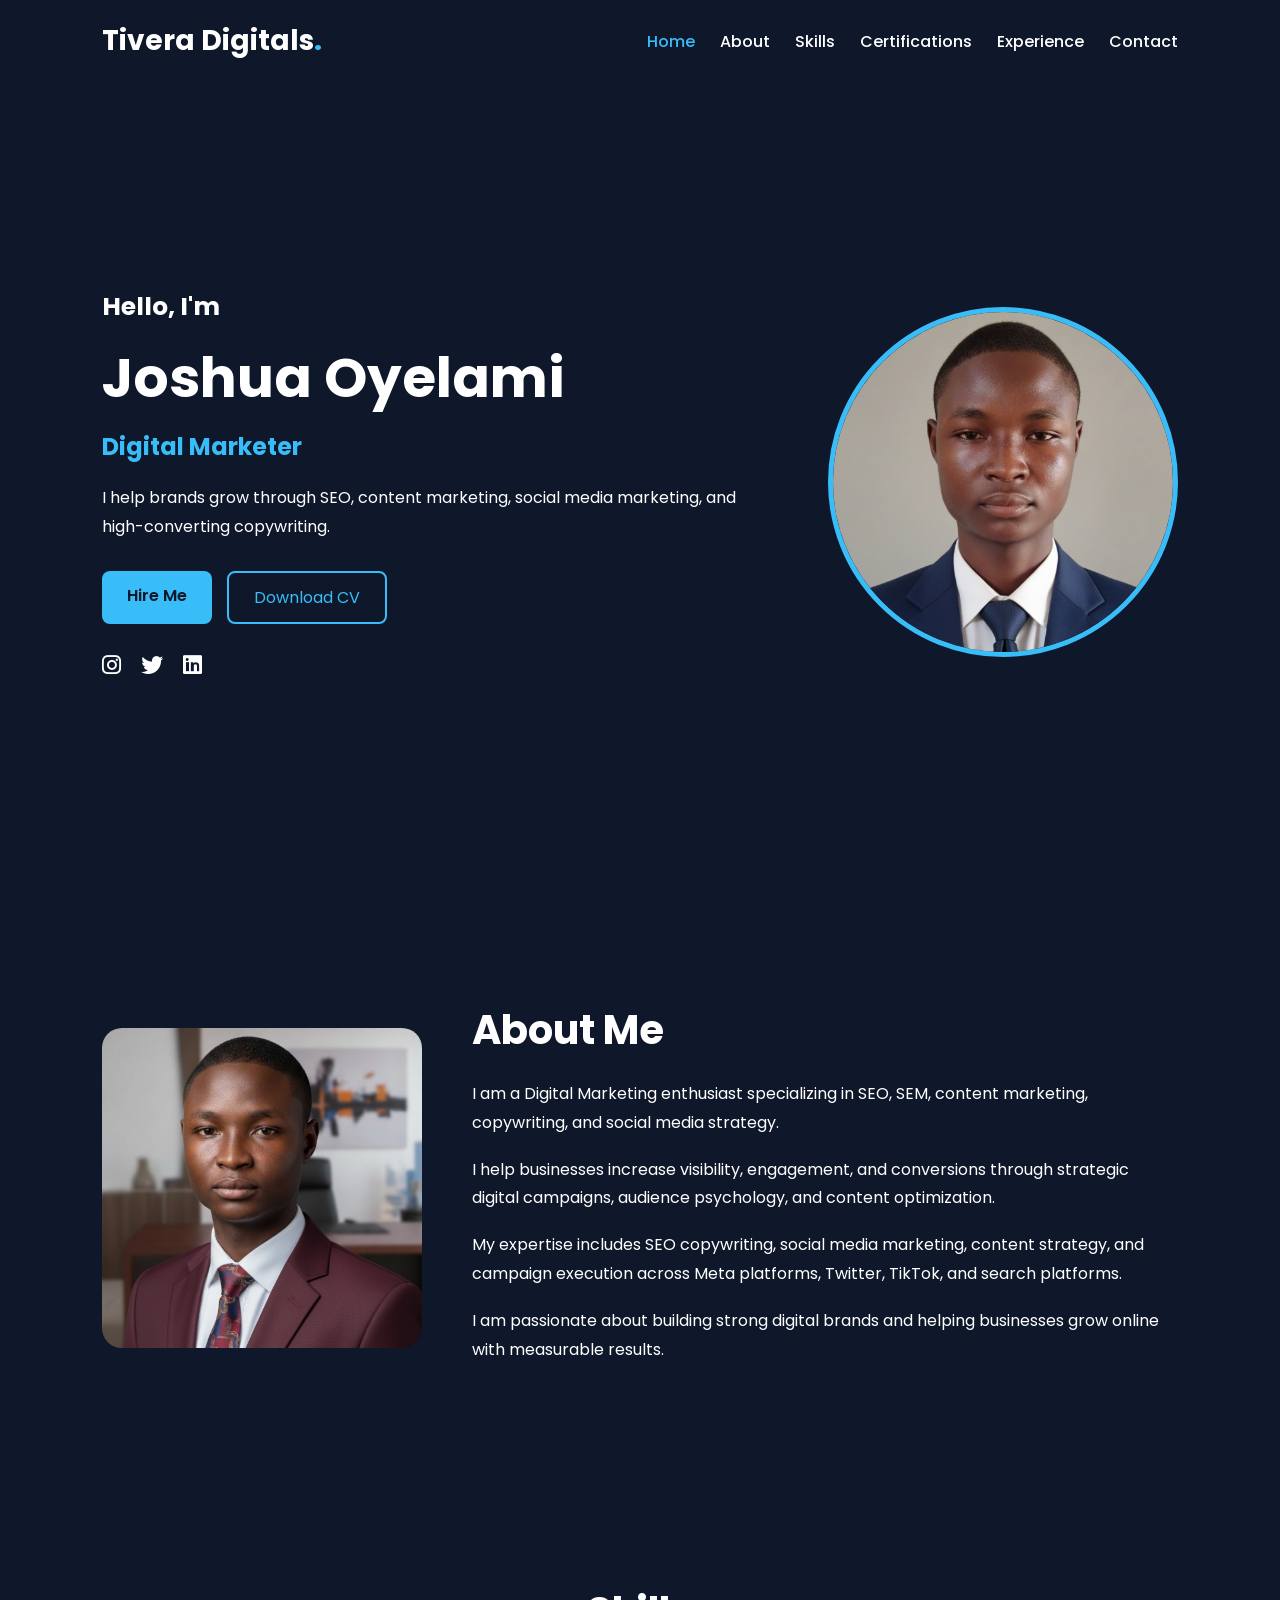
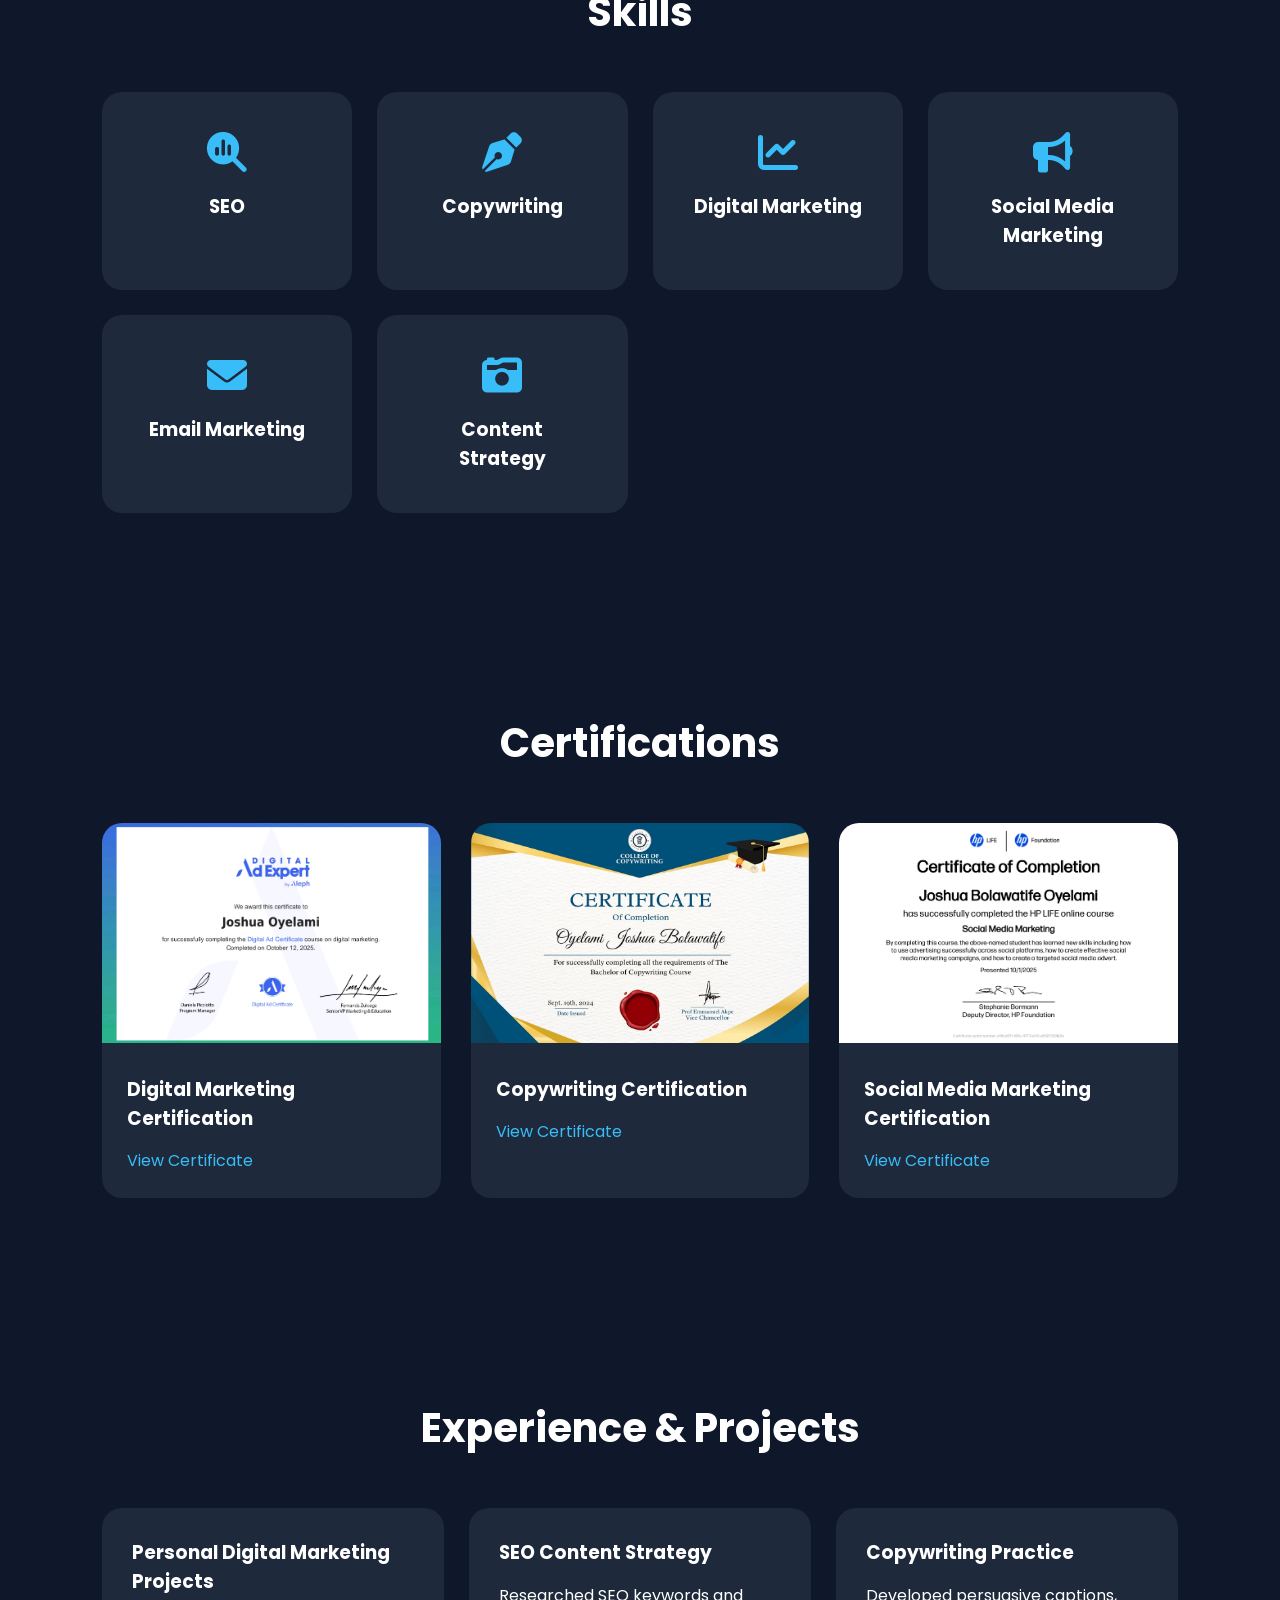
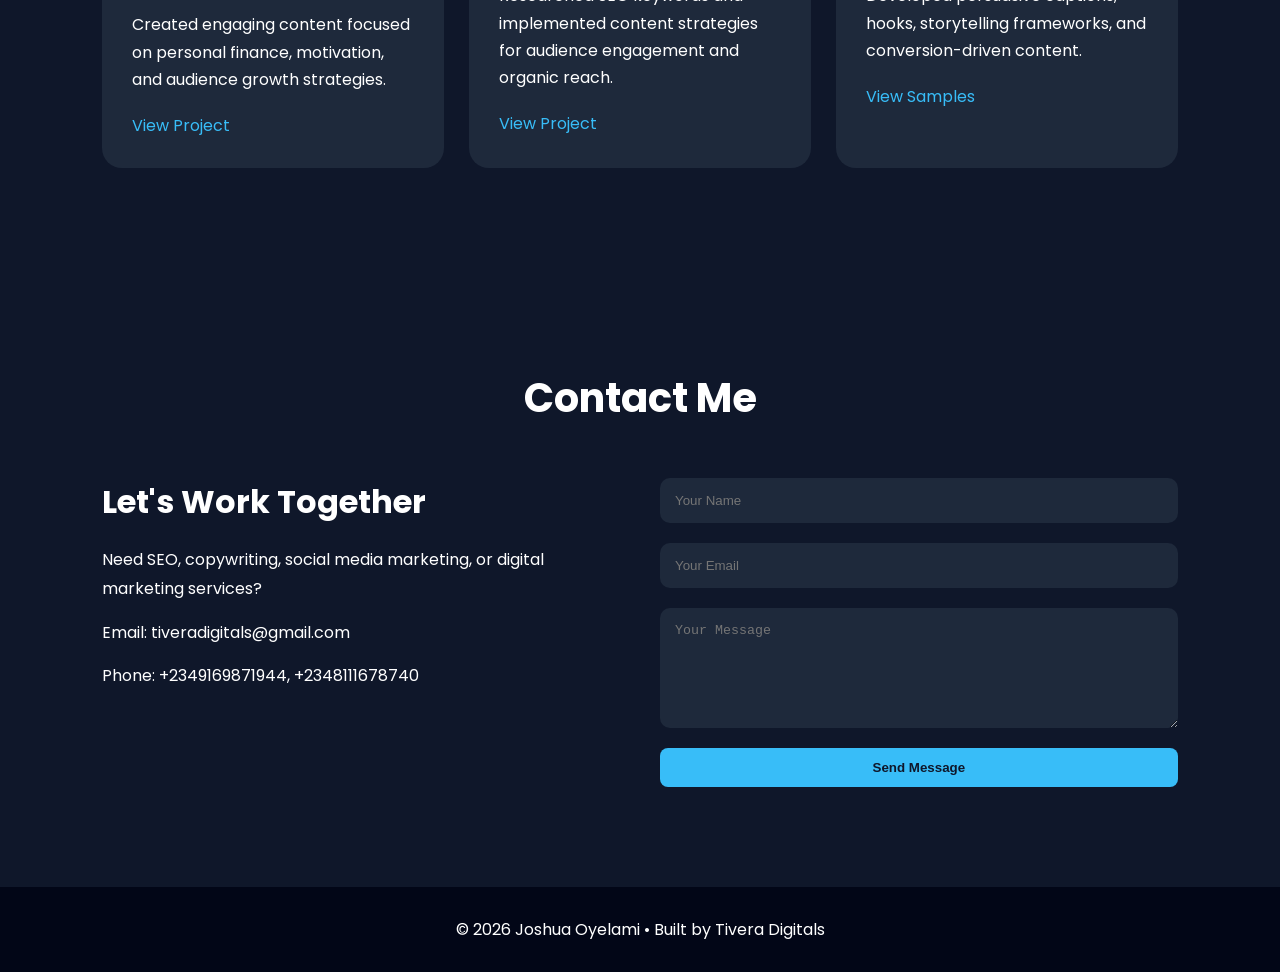
==== index.html @ 2cfc01d1 "Fix HTML formatting and structure" ====
<!DOCTYPE html>
<html lang="en">
<head>
  <meta charset="UTF-8" />
  <meta name="viewport" content="width=device-width, initial-scale=1.0" />
  <title>Joshua Oyelami | Digital Marketer</title>

  <link rel="stylesheet" href="style.css" />

  <link
    rel="stylesheet"
    href="https://cdnjs.cloudflare.com/ajax/libs/font-awesome/6.5.2/css/all.min.css"
  />
</head>
<body>

  <!-- HEADER -->
  <header class="header">
    <div class="logo">Tivera Digitals<span>.</span></div>

    <nav class="navbar">
      <a href="#home">Home</a>
      <a href="#about">About</a>
      <a href="#skills">Skills</a>
      <a href="#certifications">Certifications</a>
      <a href="#experience">Experience</a>
      <a href="#contact">Contact</a>
    </nav>

    <div class="menu-btn">
      <i class="fa-solid fa-bars"></i>
    </div>
  </header>

  <!-- HERO SECTION -->
  <section class="hero" id="home">
    <div class="hero-text">
      <h3>Hello, I'm</h3>
      <h1>Joshua Oyelami</h1>
      <h2>Digital Marketer • SEO Specialist • Copywriter</h2>

      <p>
        I help brands grow through SEO, content marketing,
        social media marketing, and high-converting copywriting.
      </p>

      <div class="hero-buttons">
        <a href="#contact" class="btn">Hire Me</a>
        <a href="https://docs.google.com/document/d/18nVjKXaga2vVt2Re_UsiT6h-OqvlAWo0/edit?usp=sharing&ouid=105190581675307215889&rtpof=true&sd=true" target="_blank" class="btn-outline">
          Download CV
        </a>
      </div>

      <div class="socials">
        <a href="https://www.instagram.com/joshua_oyelami5?igsh=bzBocG05c3Vmamt4"><i class="fa-brands fa-instagram"></i></a>
        <a href="https://x.com/joshua_oyelami5"><i class="fa-brands fa-twitter"></i></a>
        <a href="https://www.linkedin.com/in/joshua-b-oyelami-896830368" target="_blank">
          <i class="fa-brands fa-linkedin"></i>
        </a>
      </div>
    </div>

    <div class="hero-image">
      <img src="First-image.webp" alt="Joshua Profile Photo" />
    </div>
  </section>

  <!-- ABOUT -->
  <section class="about" id="about">
    <div class="about-image">
      <img src="second_img.webp" alt="Joshua Photo" />
    </div>

    <div class="about-text">
      <h2>About Me</h2>

      <p>
        I am a Digital Marketing enthusiast specializing in SEO,
        SEM, content marketing, copywriting, and social media strategy.
      </p>

      <p>
        I help businesses increase visibility, engagement,
        and conversions through strategic digital campaigns,
        audience psychology, and content optimization.
      </p>

      <p>
        My expertise includes SEO copywriting, social media marketing,
        content strategy, and campaign execution across Meta platforms,
        Twitter, TikTok, and search platforms.
      </p>

      <p>
        I am passionate about building strong digital brands and helping
        businesses grow online with measurable results.
      </p>
    </div>
  </section>

  <!-- SKILLS -->
  <section class="skills" id="skills">
    <h2 class="section-title">Skills</h2>

    <div class="skills-grid">

      <div class="skill-card">
        <i class="fa-solid fa-magnifying-glass-chart"></i>
        <h3>SEO</h3>
      </div>

      <div class="skill-card">
        <i class="fa-solid fa-pen-nib"></i>
        <h3>Copywriting</h3>
      </div>

      <div class="skill-card">
        <i class="fa-solid fa-chart-line"></i>
        <h3>Digital Marketing</h3>
      </div>

      <div class="skill-card">
        <i class="fa-solid fa-bullhorn"></i>
        <h3>Social Media Marketing</h3>
      </div>

      <div class="skill-card">
        <i class="fa-solid fa-envelope"></i>
        <h3>Email Marketing</h3>
      </div>

      <div class="skill-card">
        <i class="fa-solid fa-camera-retro"></i>
        <h3>Content Strategy</h3>
      </div>

    </div>
  </section>

  <!-- CERTIFICATIONS -->
  <section class="certifications" id="certifications">
    <h2 class="section-title">Certifications</h2>

    <div class="cert-grid">

      <div class="cert-card">
        <img src="share_pdf_exportpage1 (2).png" alt="Digital Marketing Certification" />

        <div class="cert-content">
          <h3>Digital Marketing Certification</h3>
          <a href="https://drive.google.com/file/d/1ZweVvqxaI-dYGCP2APG5ZvUCXJ_VBxp9/view?usp=drive_link" target="_blank">
            View Certificate
          </a>
        </div>
      </div>

      <div class="cert-card">
        <img src="Copywriting Certificate.jpg" alt="Copywriting Certification" />

        <div class="cert-content">
          <h3>Copywriting Certification</h3>
          <a href="https://drive.google.com/file/d/1ABHgNj9bci3kwV-NUW2eDHRVBDUiKS4x/view?usp=drive_link" target="_blank">
            View Certificate
          </a>
        </div>
      </div>

      <div class="cert-card">
        <img src="Social Media Marketing Certificate .png" alt="Social Media Marketing Certification" />

        <div class="cert-content">
          <h3>Social Media Marketing Certification</h3>
          <a href="https://drive.google.com/file/d/1mm4U2JcB8NUUihc86fmetTKu3-pl-il2/view?usp=drive_link" target="_blank">
            View Certificate
          </a>
        </div>
      </div>

    </div>
  </section>

  <!-- EXPERIENCE -->
  <section class="experience" id="experience">
    <h2 class="section-title">Experience & Projects</h2>

    <div class="experience-grid">

      <div class="experience-card">
        <h3>Personal Digital Marketing Projects</h3>

        <p>
          Created engaging content focused on personal finance,
          motivation, and audience growth strategies.
        </p>

        <a href="https://drive.google.com/drive/folders/10Fj2cT4yRVf2v_xT9gz4_WJqU1y6ZjcB?usp=drive_link" target="_blank">
          View Project
        </a>
      </div>

      <div class="experience-card">
        <h3>SEO Content Strategy</h3>

        <p>
          Researched SEO keywords and implemented content strategies
          for audience engagement and organic reach.
        </p>

        <a href="https://drive.google.com/drive/folders/1PXD1eH0rBRkAyyx6u9LqQx051hI0vkFC?usp=drive_link" target="_blank">
          View Project
        </a>
      </div>

      <div class="experience-card">
        <h3>Copywriting Practice</h3>

        <p>
          Developed persuasive captions, hooks,
          storytelling frameworks, and conversion-driven content.
        </p>

        <a href="https://drive.google.com/drive/folders/1N2SqApIkObBHm2HwY_HUn8KZDU6jFk-6?usp=drive_link" target="_blank">
          View Samples
        </a>
      </div>

    </div>
  </section>

  <!-- CONTACT -->
  <section class="contact" id="contact">
    <h2 class="section-title">Contact Me</h2>

    <div class="contact-container">

      <div class="contact-info">
        <h3>Let's Work Together</h3>

        <p>
          Need SEO, copywriting, social media marketing,
          or digital marketing services?
        </p>

        <p>
          Email: tiveradigitals@gmail.com
        </p>

        <p>
          Phone: +2349169871944, +2348111678740
        </p>
      </div>

      <form
  class="contact-form"
  action="https://formsubmit.co/tiveradigitals@gmail.com"
  method="POST"
>

  <!-- DISABLE CAPTCHA -->
  <input type="hidden" name="_captcha" value="false">

  <!-- SUCCESS PAGE -->
  <input
  type="hidden"
  name="_next"
  value="thankyou.html"
/>

  <input
    type="text"
    name="name"
    placeholder="Your Name"
    required
  />

  <input
    type="email"
    name="email"
    placeholder="Your Email"
    required
  />

  <textarea
    name="message"
    rows="6"
    placeholder="Your Message"
    required
  ></textarea>

  <button type="submit" class="btn">
    Send Message
  </button>

      </form>

    </div>
  </section>

  <!-- FOOTER -->
  <footer>
    <p>
      © 2026 Joshua Oyelami • Built by Tivera Digitals
    </p>
  </footer>

  <script src="script.js"></script>
</body>
</html>
---- style.css ----
@import url('https://fonts.googleapis.com/css2?family=Poppins:wght@300;400;500;600;700&display=swap');

*{
    margin:0;
    padding:0;
    box-sizing:border-box;
    scroll-behavior:smooth;
}

body{
    font-family:'Poppins', sans-serif;
    background:#0f172a;
    color:white;
}

/* HEADER */

.header{
    position:fixed;
    top:0;
    width:100%;
    padding:20px 8%;
    display:flex;
    justify-content:space-between;
    align-items:center;
    background:#0f172a;
    z-index:1000;
}

.logo{
    font-size:28px;
    font-weight:700;
}

.logo span{
    color:#38bdf8;
}

.navbar{
    display:flex;
    gap:25px;
}

.navbar a{
    text-decoration:none;
    color:white;
    font-weight:500;
    transition:0.3s;
}

.navbar a:hover{
    color:#38bdf8;
}

.menu-btn{
    display:none;
    font-size:24px;
}

/* HERO */

.hero{
    min-height:100vh;
    display:flex;
    justify-content:center;
    align-items:center;
    padding:120px 8% 50px;
    gap:50px;
}

.hero-text{
    flex:1;
}

.hero-text h3{
    font-size:25px;
}

.hero-text h1{
    font-size:55px;
    margin:10px 0;
}

.hero-text h2{
    color:#38bdf8;
    margin-bottom:20px;
}

.hero-text p{
    line-height:1.8;
    margin-bottom:30px;
}

.hero-buttons{
    display:flex;
    gap:15px;
    margin-bottom:25px;
}

.btn{
    background:#38bdf8;
    color:#0f172a;
    padding:12px 25px;
    border-radius:8px;
    text-decoration:none;
    font-weight:600;
    border:none;
    cursor:pointer;
}

.btn-outline{
    border:2px solid #38bdf8;
    padding:12px 25px;
    border-radius:8px;
    color:#38bdf8;
    text-decoration:none;
}

.socials{
    display:flex;
    gap:20px;
}

.socials a{
    color:white;
    font-size:22px;
    transition:0.3s;
}

.socials a:hover{
    color:#38bdf8;
}

.hero-image img{
    width:350px;
    height:350px;
    object-fit:cover;
    border-radius:50%;
    border:5px solid #38bdf8;
}

/* ABOUT */

.about{
    display:flex;
    align-items:center;
    gap:50px;
    padding:100px 8%;
}

.about-image img{
    width:320px;
    border-radius:20px;
}

.about-text{
    flex:1;
}

.about-text h2{
    font-size:40px;
    margin-bottom:20px;
}

.about-text p{
    margin-bottom:18px;
    line-height:1.8;
}

/* SECTION */

.section-title{
    text-align:center;
    font-size:40px;
    margin-bottom:50px;
}

/* SKILLS */

.skills{
    padding:100px 8%;
}

.skills-grid{
    display:grid;
    grid-template-columns:repeat(auto-fit,minmax(220px,1fr));
    gap:25px;
}

.skill-card{
    background:#1e293b;
    padding:40px;
    border-radius:20px;
    text-align:center;
    transition:0.3s;
}

.skill-card:hover{
    transform:translateY(-10px);
}

.skill-card i{
    font-size:40px;
    color:#38bdf8;
    margin-bottom:20px;
}

/* CERTIFICATIONS */

.certifications{
    padding:100px 8%;
}

.cert-grid{
    display:grid;
    grid-template-columns:repeat(auto-fit,minmax(300px,1fr));
    gap:30px;
}

.cert-card{
    background:#1e293b;
    border-radius:20px;
    overflow:hidden;
}

.cert-card img{
    width:100%;
    height:220px;
    object-fit:cover;
}

.cert-content{
    padding:25px;
}

.cert-content h3{
    margin-bottom:15px;
}

.cert-content a{
    color:#38bdf8;
    text-decoration:none;
}

/* EXPERIENCE */

.experience{
    padding:100px 8%;
}

.experience-grid{
    display:grid;
    grid-template-columns:repeat(auto-fit,minmax(300px,1fr));
    gap:25px;
}

.experience-card{
    background:#1e293b;
    padding:30px;
    border-radius:20px;
}

.experience-card h3{
    margin-bottom:15px;
}

.experience-card p{
    line-height:1.7;
    margin-bottom:20px;
}

.experience-card a{
    color:#38bdf8;
    text-decoration:none;
}

/* CONTACT */

.contact{
    padding:100px 8%;
}

.contact-container{
    display:grid;
    grid-template-columns:1fr 1fr;
    gap:40px;
}

.contact-info h3{
    font-size:32px;
    margin-bottom:20px;
}

.contact-info p{
    margin-bottom:15px;
    line-height:1.8;
}

.contact-form{
    display:flex;
    flex-direction:column;
    gap:20px;
}

.contact-form input,
.contact-form textarea{
    padding:15px;
    border:none;
    border-radius:10px;
    background:#1e293b;
    color:white;
}

footer{
    text-align:center;
    padding:30px;
    background:#020617;
}

/* MOBILE */

@media(max-width:900px){

    .hero{
        flex-direction:column;
        text-align:center;
    }

    .about{
        flex-direction:column;
    }

    .contact-container{
        grid-template-columns:1fr;
    }

    .navbar{
        position:absolute;
        top:80px;
        right:-100%;
        flex-direction:column;
        background:#1e293b;
        width:250px;
        padding:30px;
        transition:0.3s;
    }

    .navbar.active{
        right:20px;
    }

    .menu-btn{
        display:block;
        cursor:pointer;
    }
}

    /* STICKY HEADER */

.header.sticky{
    background:rgba(15, 23, 42, 0.95);
    backdrop-filter:blur(10px);
    box-shadow:0 5px 20px rgba(0,0,0,0.3);
}

/* ACTIVE NAV LINK */

.navbar a.active{
    color:#38bdf8;
}

/* REVEAL ANIMATION */

.hero-text,
.hero-image,
.about,
.skill-card,
.cert-card,
.experience-card,
.contact-container{
    opacity:0;
    transform:translateY(40px);
    transition:1s ease;
}

.show{
    opacity:1 !important;
    transform:translateY(0) !important;
}

/* SCROLL TOP BUTTON */

.scroll-top{
    position:fixed;
    bottom:30px;
    right:30px;
    width:50px;
    height:50px;
    border:none;
    border-radius:50%;
    background:#38bdf8;
    color:#0f172a;
    font-size:22px;
    font-weight:bold;
    cursor:pointer;
    opacity:0;
    pointer-events:none;
    transition:0.3s;
    z-index:1000;
}

.show-scroll{
    opacity:1;
    pointer-events:auto;
}

/* HOVER EFFECTS */

.cert-card,
.skill-card,
.experience-card{
    transition:0.4s ease;
}

.cert-card:hover,
.skill-card:hover,
.experience-card:hover{
    transform:translateY(-10px) scale(1.02);
    box-shadow:0 10px 30px rgba(56,189,248,0.2);
}

/* BUTTON ANIMATION */

.btn,
.btn-outline{
    transition:0.3s ease;
}

.btn:hover{
    transform:translateY(-3px);
    box-shadow:0 10px 20px rgba(56,189,248,0.3);
}

.btn-outline:hover{
    background:#38bdf8;
    color:#0f172a;
}

/* IMAGE EFFECT */

.hero-image img{
    transition:0.5s ease;
}

.hero-image img:hover{
    transform:scale(1.05);
        }
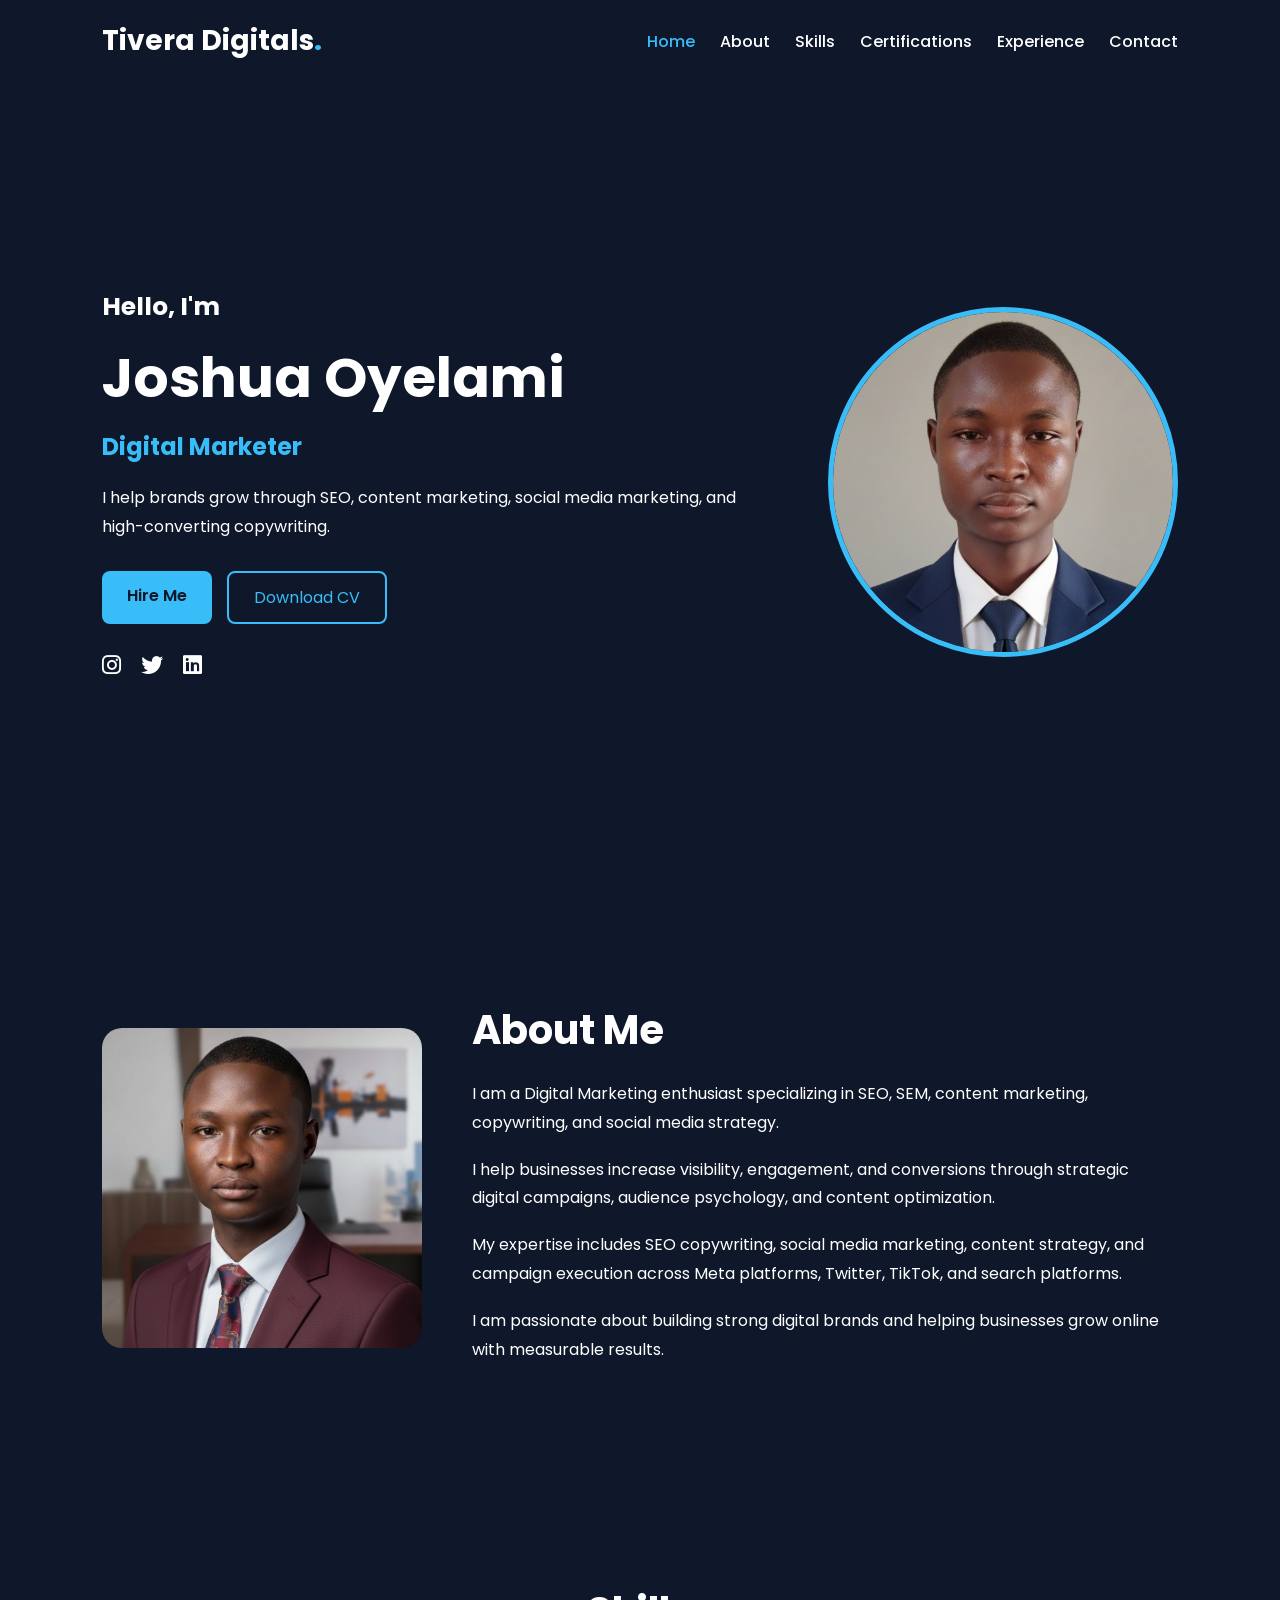
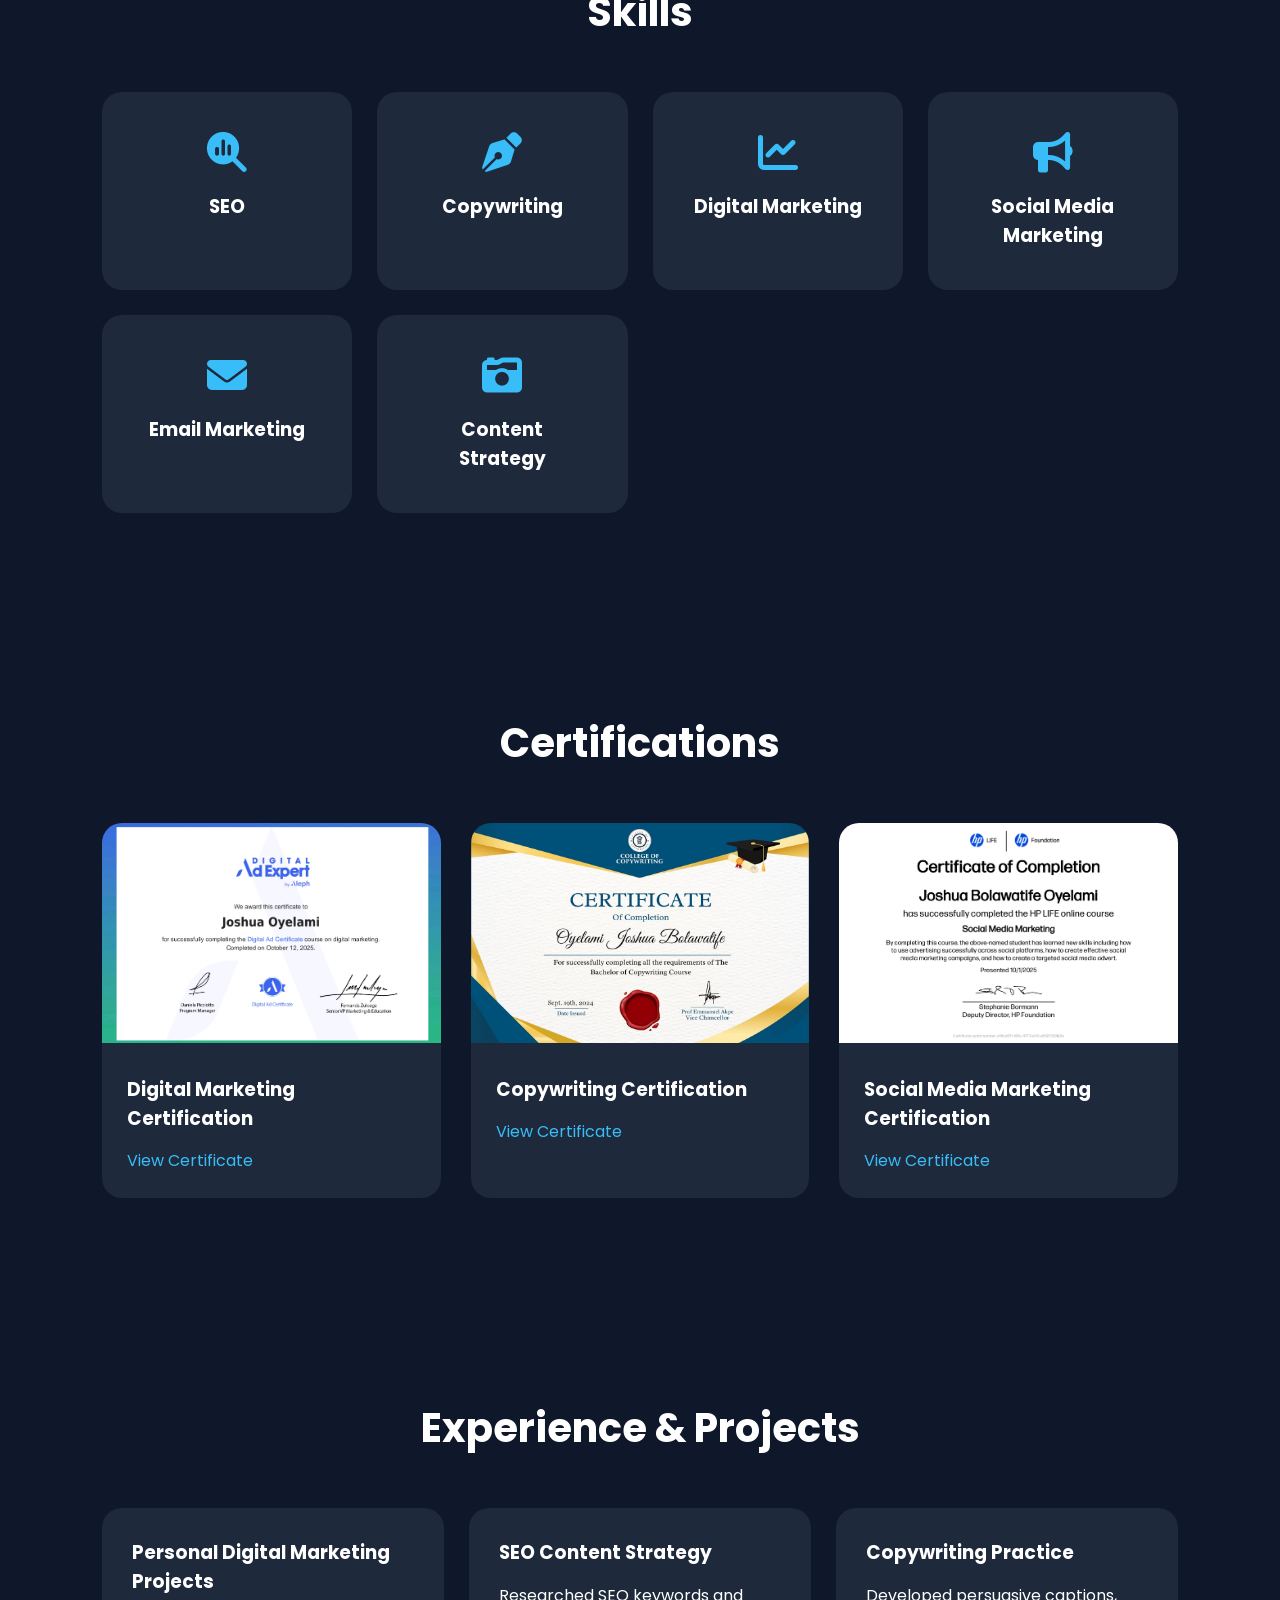
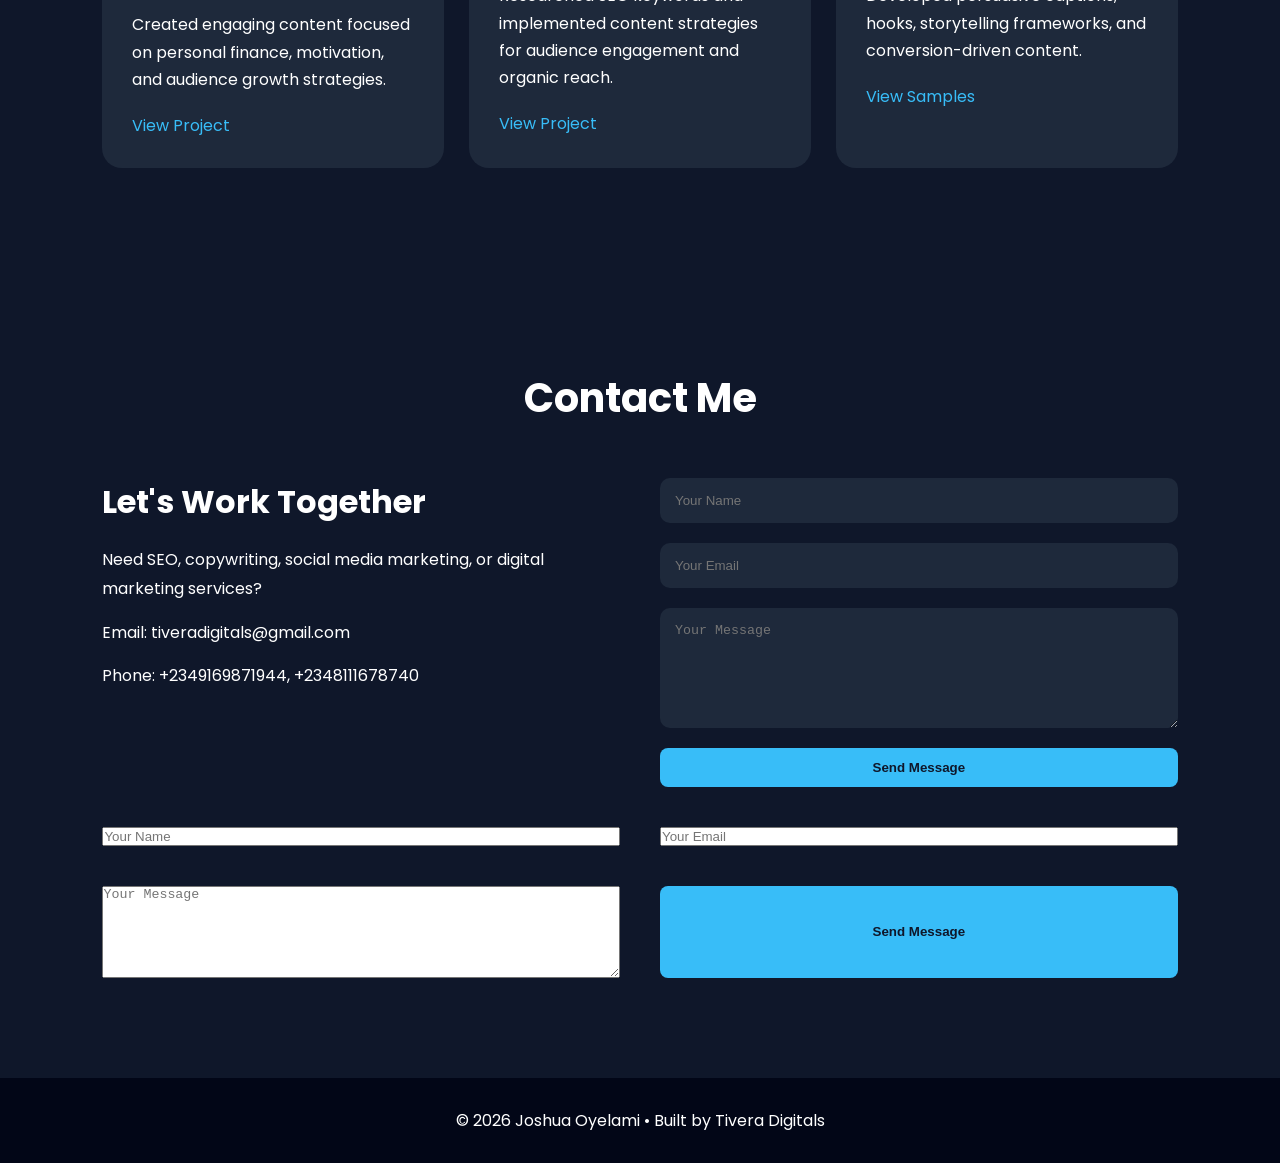
==== commit 7d9d516f: "Update index.html" ====
--- a/index.html
+++ b/index.html
@@ -250,12 +250,51 @@
         </p>
       </div>
 
-      <form
+  <form
   class="contact-form"
   action="https://formsubmit.co/tiveradigitals@gmail.com"
   method="POST"
 >
 
+  <input
+    type="hidden"
+    name="_captcha"
+    value="false"
+  >
+
+  <input
+    type="hidden"
+    name="_next"
+    value="thankyou.html"
+  >
+
+  <input
+    type="text"
+    name="name"
+    placeholder="Your Name"
+    required
+  >
+
+  <input
+    type="email"
+    name="email"
+    placeholder="Your Email"
+    required
+  >
+
+  <textarea
+    name="message"
+    rows="6"
+    placeholder="Your Message"
+    required
+  ></textarea>
+
+  <button type="submit" class="btn">
+    Send Message
+  </button>
+
+</form>
+
   <!-- DISABLE CAPTCHA -->
   <input type="hidden" name="_captcha" value="false">
 
@@ -264,6 +303,7 @@
   type="hidden"
   name="_next"
   value="thankyou.html"
+  method="POST"
 />
 
   <input
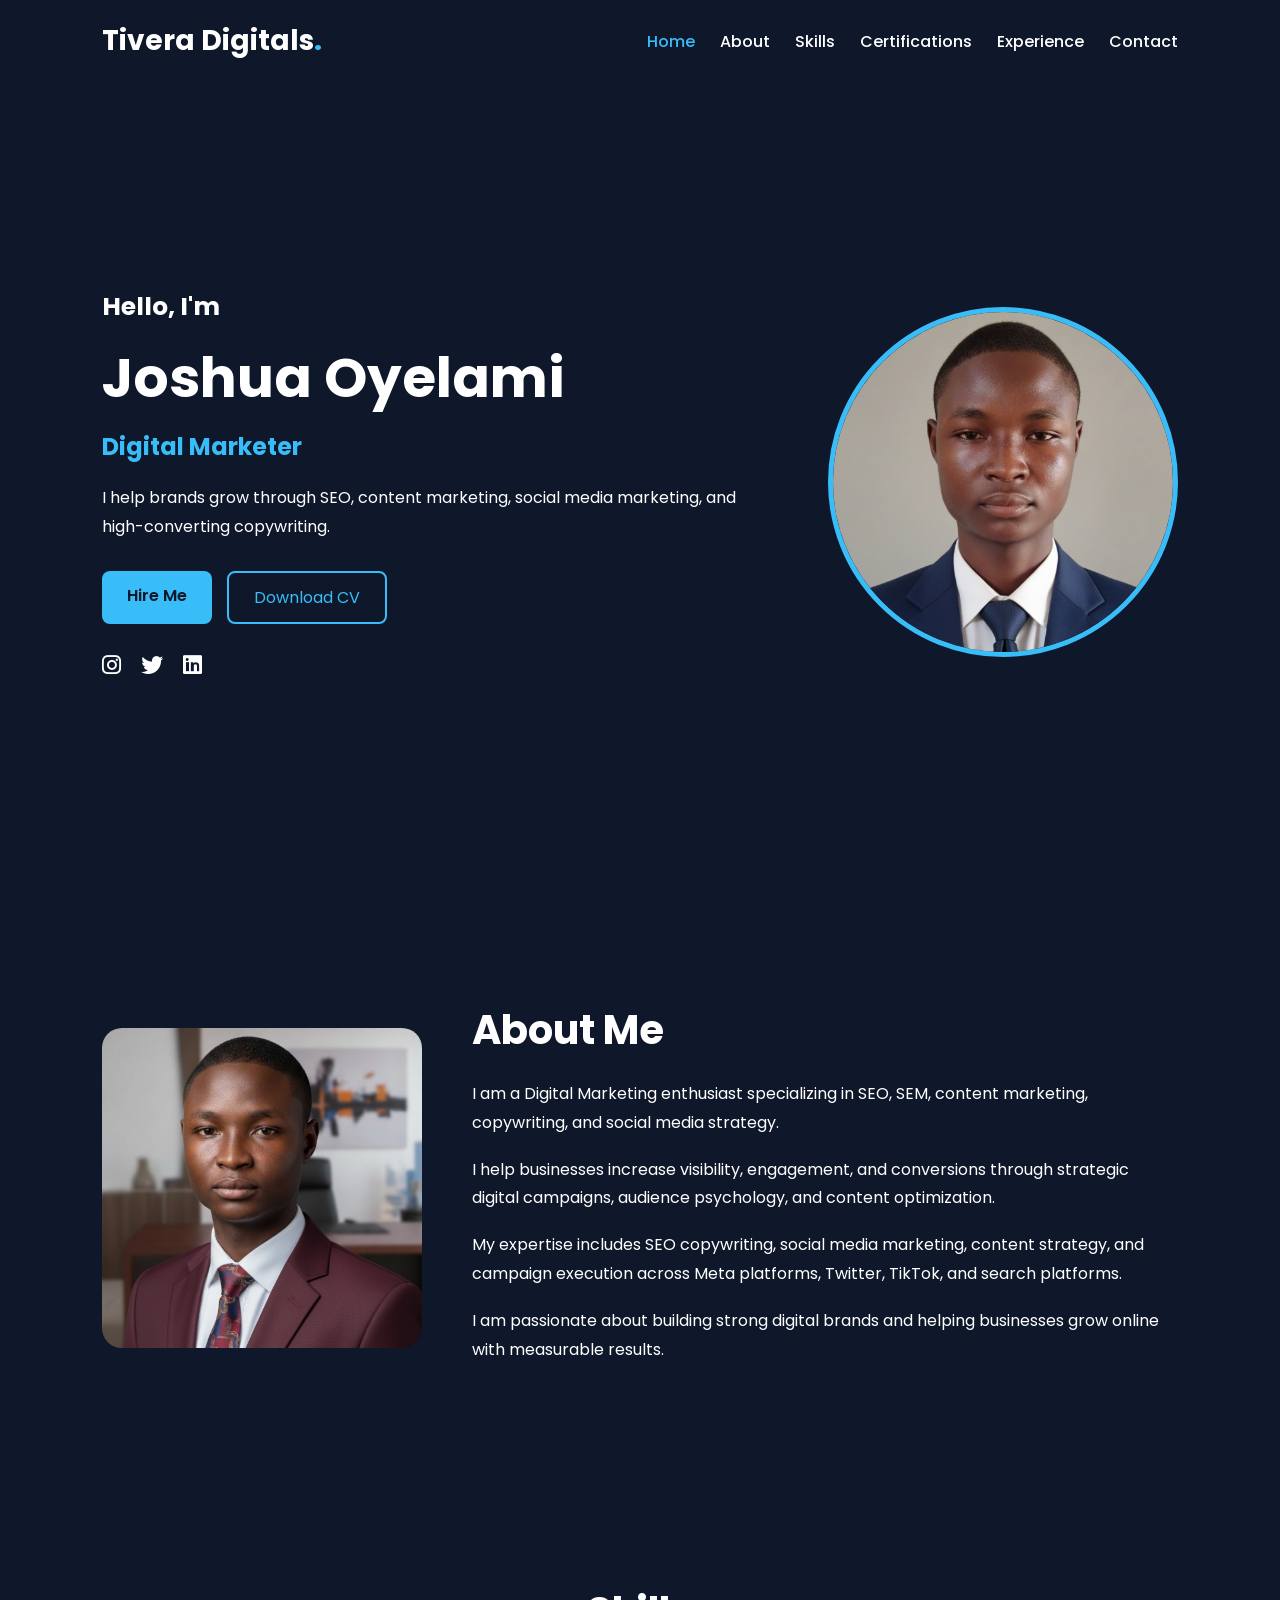
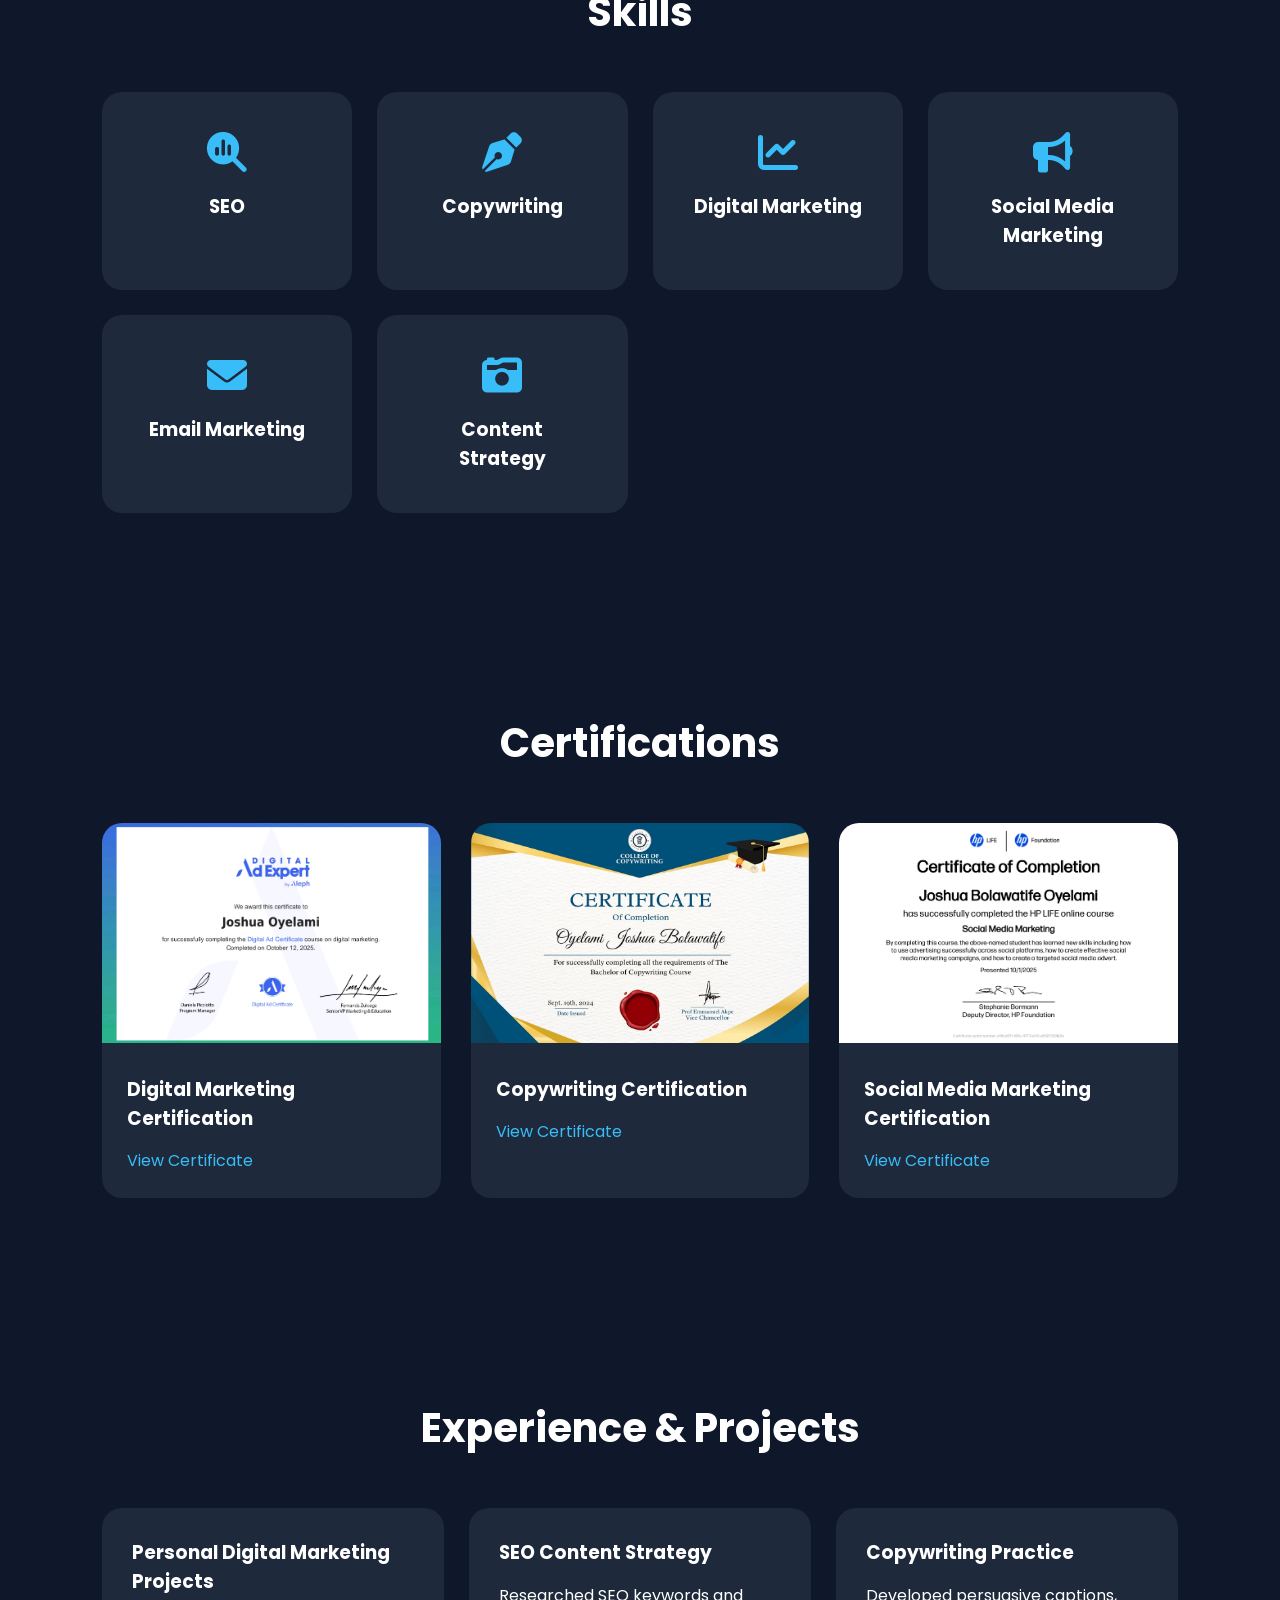
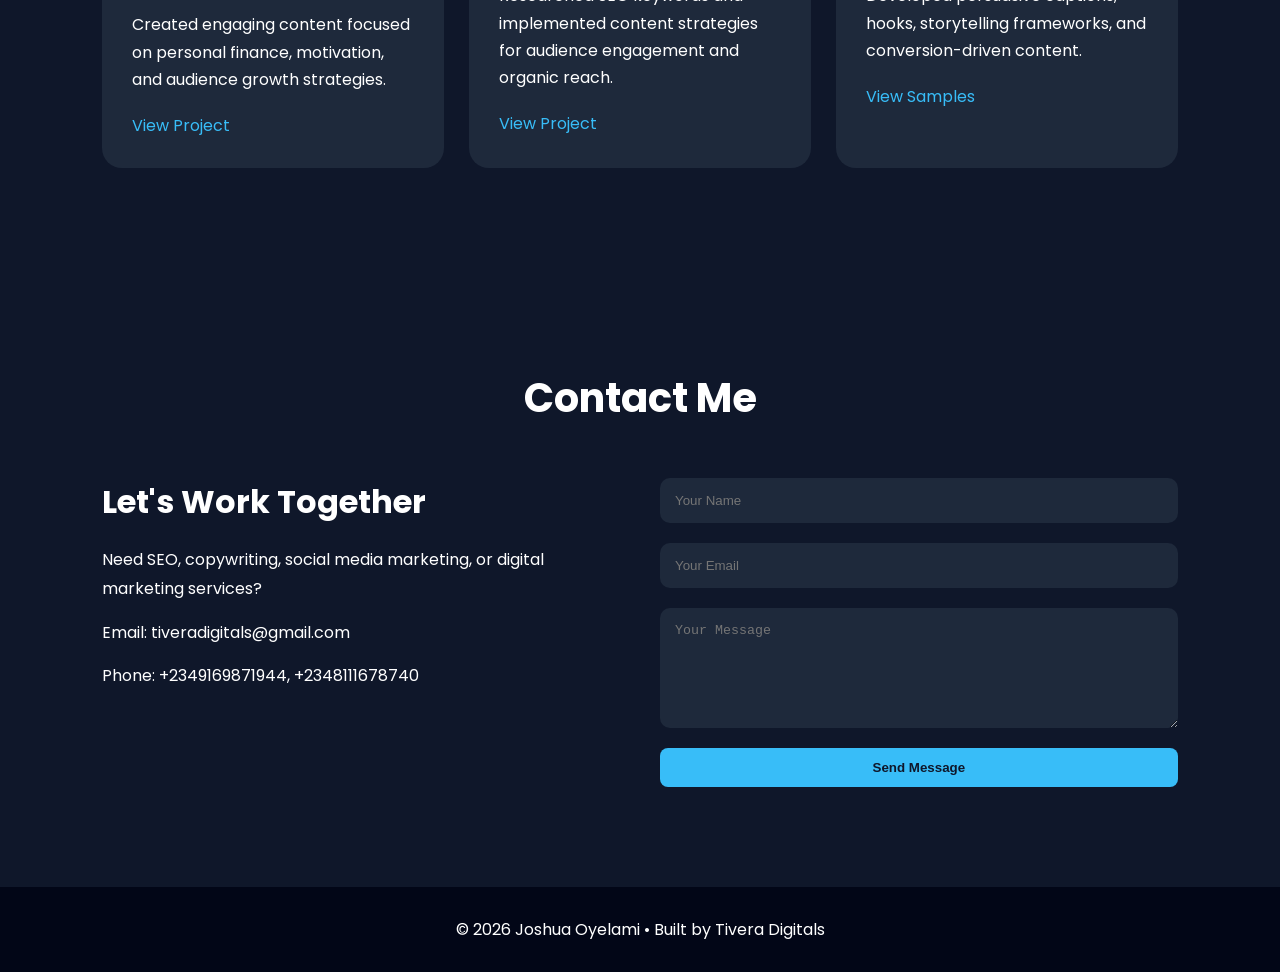
==== commit 953ceef6: "Update index.html" ====
--- a/index.html
+++ b/index.html
@@ -250,22 +250,23 @@
         </p>
       </div>
 
-  <form
+  
+
+  <!-- DISABLE CAPTCHA -->
+<form
   class="contact-form"
   action="https://formsubmit.co/tiveradigitals@gmail.com"
   method="POST"
 >
 
-  <input
-    type="hidden"
-    name="_captcha"
-    value="false"
-  >
-
+  <!-- DISABLE CAPTCHA -->
+  <input type="hidden" name="_captcha" value="false">
+
+  <!-- SUCCESS PAGE -->
   <input
     type="hidden"
     name="_next"
-    value="thankyou.html"
+    value="https://joshua-oyelami.github.io/thankyou.html"
   >
 
   <input
@@ -273,14 +274,14 @@
     name="name"
     placeholder="Your Name"
     required
-  >
+  />
 
   <input
     type="email"
     name="email"
     placeholder="Your Email"
     required
-  >
+  />
 
   <textarea
     name="message"
@@ -295,44 +296,6 @@
 
 </form>
 
-  <!-- DISABLE CAPTCHA -->
-  <input type="hidden" name="_captcha" value="false">
-
-  <!-- SUCCESS PAGE -->
-  <input
-  type="hidden"
-  name="_next"
-  value="thankyou.html"
-  method="POST"
-/>
-
-  <input
-    type="text"
-    name="name"
-    placeholder="Your Name"
-    required
-  />
-
-  <input
-    type="email"
-    name="email"
-    placeholder="Your Email"
-    required
-  />
-
-  <textarea
-    name="message"
-    rows="6"
-    placeholder="Your Message"
-    required
-  ></textarea>
-
-  <button type="submit" class="btn">
-    Send Message
-  </button>
-
-      </form>
-
     </div>
   </section>
 
